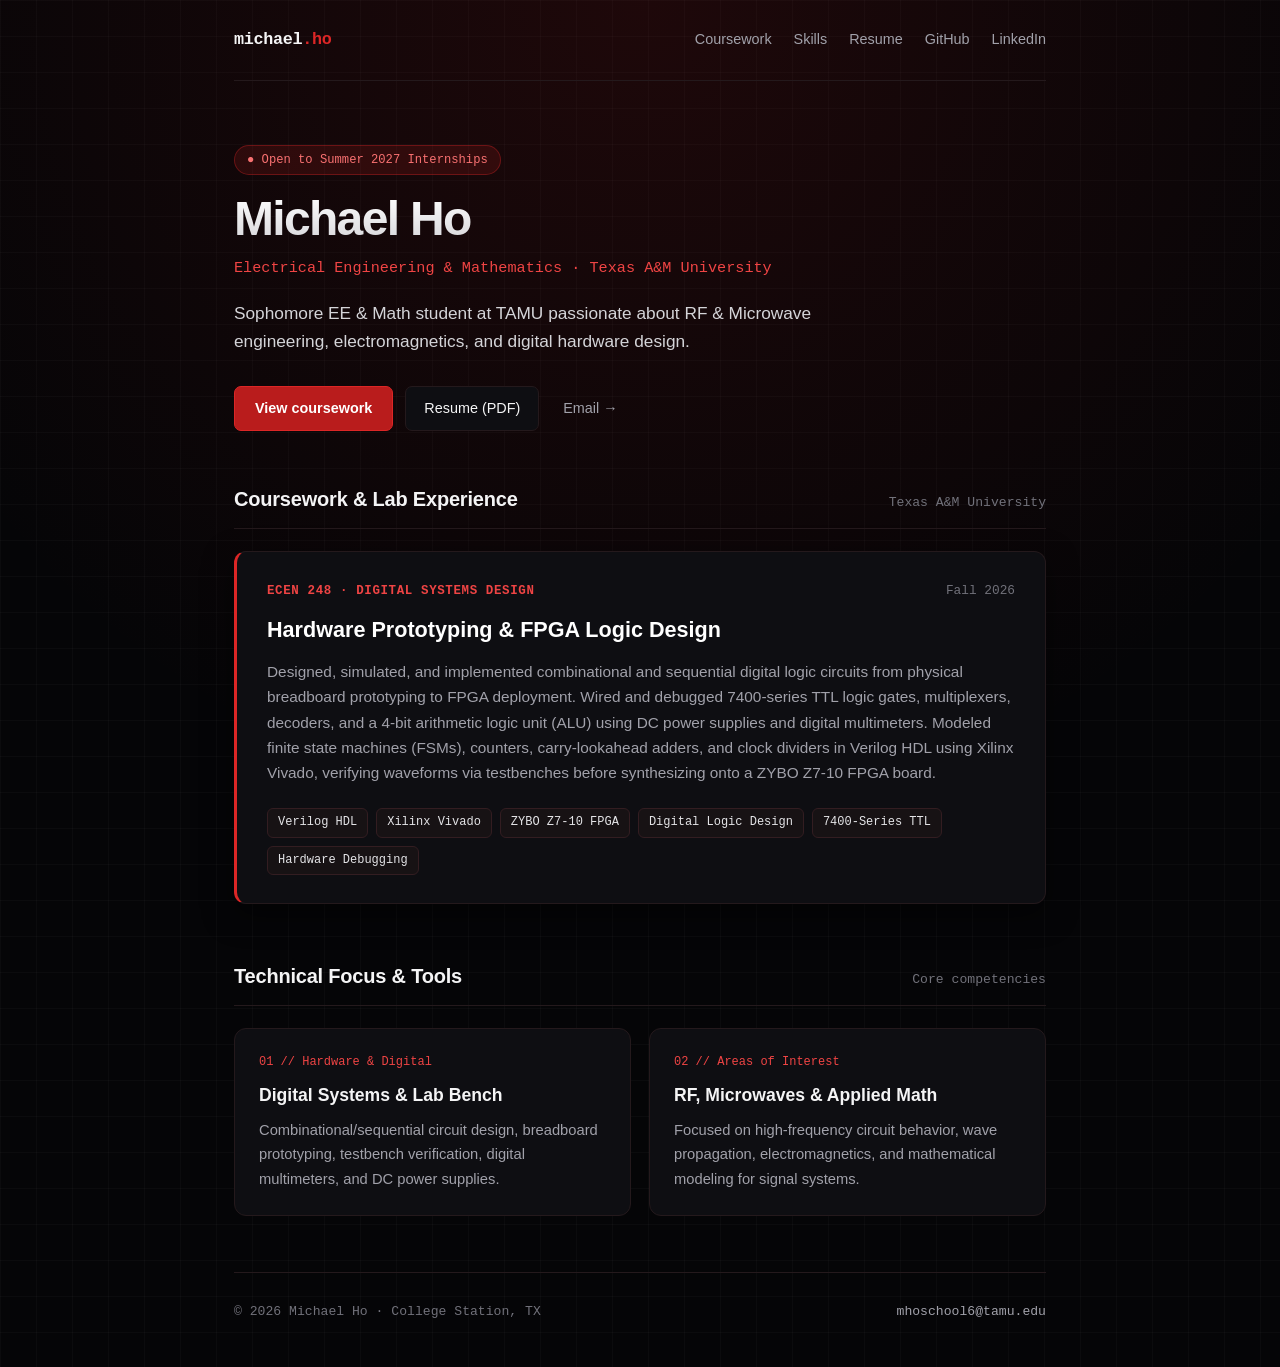
==== index.html @ 11f2222e "Update student status from Junior to Sophomore" ====
<!DOCTYPE html>
<html lang="en">
<head>
  <meta charset="UTF-8" />
  <meta name="viewport" content="width=device-width, initial-scale=1.0" />
  <title>Michael Ho — Portfolio</title>
  <link rel="stylesheet" href="style.css" />
</head>
<body>

  <!-- Top Navigation -->
  <header class="navbar">
    <a href="#" class="logo">michael<span class="accent">.ho</span></a>
    <nav>
      <a href="#coursework">Coursework</a>
      <a href="#skills">Skills</a>
      <a href="resume.pdf" target="_blank">Resume</a>
      <a href="https://github.com/michaelhtamu" target="_blank">GitHub</a>
      <a href="https://www.linkedin.com/in/michael-h-2b8606384/" target="_blank">LinkedIn</a>
    </nav>
  </header>

  <main class="container">

    <!-- Hero Section -->
    <section class="hero">
      <span class="status-pill">● Open to Summer 2027 Internships</span>
      <h1>Michael Ho</h1>
      <p class="subtitle">Electrical Engineering & Mathematics · Texas A&M University</p>
      <p class="bio">
        Sophomore EE & Math student at TAMU passionate about RF & Microwave engineering, electromagnetics, and digital hardware design.
      </p>
      <div class="hero-actions">
        <a href="#coursework" class="btn-primary">View coursework</a>
        <a href="resume.pdf" target="_blank" class="btn-secondary">Resume (PDF)</a>
        <a href="mailto:mhoschool6@tamu.edu" class="btn-ghost">Email →</a>
      </div>
    </section>

    <!-- Coursework & Lab Experience -->
    <section id="coursework" class="section">
      <div class="section-header">
        <h2>Coursework & Lab Experience</h2>
        <span class="section-sub">Texas A&M University</span>
      </div>

      <article class="spotlight">
        <div class="spotlight-header">
          <span class="badge">ECEN 248 · Digital Systems Design</span>
          <span class="mono-meta">Fall 2026</span>
        </div>
        <h3>Hardware Prototyping & FPGA Logic Design</h3>
        <p>
          Designed, simulated, and implemented combinational and sequential digital logic circuits from physical breadboard prototyping to FPGA deployment. Wired and debugged 7400-series TTL logic gates, multiplexers, decoders, and a 4-bit arithmetic logic unit (ALU) using DC power supplies and digital multimeters. Modeled finite state machines (FSMs), counters, carry-lookahead adders, and clock dividers in Verilog HDL using Xilinx Vivado, verifying waveforms via testbenches before synthesizing onto a ZYBO Z7-10 FPGA board.
        </p>
        <div class="tags">
          <span>Verilog HDL</span>
          <span>Xilinx Vivado</span>
          <span>ZYBO Z7-10 FPGA</span>
          <span>Digital Logic Design</span>
          <span>7400-Series TTL</span>
          <span>Hardware Debugging</span>
        </div>
      </article>
    </section>

    <!-- Technical Focus & Skills -->
    <section id="skills" class="section">
      <div class="section-header">
        <h2>Technical Focus & Tools</h2>
        <span class="section-sub">Core competencies</span>
      </div>

      <div class="grid">
        <article class="card">
          <span class="card-kicker">01 // Hardware & Digital</span>
          <h3>Digital Systems & Lab Bench</h3>
          <p>Combinational/sequential circuit design, breadboard prototyping, testbench verification, digital multimeters, and DC power supplies.</p>
        </article>

        <article class="card">
          <span class="card-kicker">02 // Areas of Interest</span>
          <h3>RF, Microwaves & Applied Math</h3>
          <p>Focused on high-frequency circuit behavior, wave propagation, electromagnetics, and mathematical modeling for signal systems.</p>
        </article>
      </div>
    </section>

  </main>

  <footer>
    <span>© 2026 Michael Ho · College Station, TX</span>
    <a href="mailto:mhoschool6@tamu.edu">mhoschool6@tamu.edu</a>
  </footer>

</body>
</html>
---- style.css ----
:root {
  --bg: #050507;
  --surface: #0e0e12;
  --surface-elevated: #16161c;
  --border: #24191c;
  --text: #f4f4f5;
  --muted: #a1a1aa;
  --dim: #71717a;
  --accent: #dc2626;       /* Vibrant dark red highlight */
  --accent-deep: #7f1d1d;  /* Deep crimson / maroon border */
  --accent-glow: rgba(220, 38, 38, 0.14);
}

* {
  box-sizing: border-box;
  margin: 0;
  padding: 0;
}

html {
  scroll-behavior: smooth;
}

body {
  background-color: var(--bg);
  background-image:
    radial-gradient(circle at 50% 0%, rgba(185, 28, 28, 0.14), transparent 55%),
    linear-gradient(to right, rgba(255, 255, 255, 0.025) 1px, transparent 1px),
    linear-gradient(to bottom, rgba(255, 255, 255, 0.025) 1px, transparent 1px);
  background-size: 100% 100%, 36px 36px, 36px 36px;
  color: var(--text);
  font-family: -apple-system, BlinkMacSystemFont, "Inter", "Segoe UI", Roboto, sans-serif;
  line-height: 1.65;
  max-width: 860px;
  margin: 0 auto;
  padding: 0 24px;
}

/* Navbar */
.navbar {
  display: flex;
  justify-content: space-between;
  align-items: center;
  padding: 26px 0;
  border-bottom: 1px solid var(--border);
  flex-wrap: wrap;
  gap: 16px;
}

.logo {
  font-family: ui-monospace, SFMono-Regular, Menlo, Monaco, Consolas, monospace;
  font-weight: 700;
  font-size: 1.05rem;
  color: var(--text);
  text-decoration: none;
  letter-spacing: -0.02em;
}

.accent {
  color: var(--accent);
}

.navbar nav {
  display: flex;
  gap: 22px;
  flex-wrap: wrap;
}

.navbar nav a {
  color: var(--muted);
  text-decoration: none;
  font-size: 0.9rem;
  transition: color 0.15s ease;
}

.navbar nav a:hover {
  color: #f87171;
}

/* Hero */
.hero {
  padding: 64px 0 52px;
}

.status-pill {
  display: inline-block;
  font-family: ui-monospace, SFMono-Regular, Menlo, Monaco, Consolas, monospace;
  font-size: 0.76rem;
  color: #f87171;
  background: var(--accent-glow);
  border: 1px solid rgba(220, 38, 38, 0.35);
  padding: 4px 12px;
  border-radius: 999px;
  margin-bottom: 18px;
}

.hero h1 {
  font-size: 3rem;
  font-weight: 800;
  letter-spacing: -0.035em;
  line-height: 1.1;
  background: linear-gradient(180deg, #ffffff 0%, #d4d4d8 100%);
  -webkit-background-clip: text;
  -webkit-text-fill-color: transparent;
}

.subtitle {
  color: #ef4444;
  font-family: ui-monospace, SFMono-Regular, Menlo, Monaco, Consolas, monospace;
  font-size: 0.95rem;
  margin-top: 10px;
  margin-bottom: 18px;
}

.bio {
  color: #d4d4d8;
  font-size: 1.08rem;
  max-width: 620px;
  margin-bottom: 30px;
}

.hero-actions {
  display: flex;
  align-items: center;
  gap: 12px;
  flex-wrap: wrap;
}

.btn-primary {
  background: #b91c1c;
  color: #ffffff;
  border: 1px solid #dc2626;
  padding: 10px 20px;
  border-radius: 7px;
  font-weight: 600;
  font-size: 0.9rem;
  text-decoration: none;
  transition: transform 0.15s ease, box-shadow 0.15s ease, background 0.15s ease;
}

.btn-primary:hover {
  background: #dc2626;
  transform: translateY(-1px);
  box-shadow: 0 4px 20px rgba(220, 38, 38, 0.4);
}

.btn-secondary {
  background: var(--surface);
  color: var(--text);
  border: 1px solid var(--border);
  padding: 10px 18px;
  border-radius: 7px;
  font-weight: 500;
  font-size: 0.9rem;
  text-decoration: none;
  transition: border-color 0.15s ease, background 0.15s ease;
}

.btn-secondary:hover {
  border-color: var(--accent);
  background: var(--surface-elevated);
}

.btn-ghost {
  color: var(--muted);
  text-decoration: none;
  font-size: 0.9rem;
  padding: 10px 12px;
}

.btn-ghost:hover {
  color: #f87171;
}

/* Sections */
.section {
  margin-bottom: 56px;
}

.section-header {
  display: flex;
  justify-content: space-between;
  align-items: baseline;
  border-bottom: 1px solid var(--border);
  padding-bottom: 12px;
  margin-bottom: 22px;
  flex-wrap: wrap;
  gap: 8px;
}

.section-header h2 {
  font-size: 1.25rem;
  font-weight: 600;
  letter-spacing: -0.01em;
}

.section-sub {
  font-family: ui-monospace, SFMono-Regular, Menlo, Monaco, Consolas, monospace;
  font-size: 0.82rem;
  color: var(--dim);
}

/* Spotlight Card */
.spotlight {
  background: var(--surface);
  border: 1px solid var(--border);
  border-left: 3px solid var(--accent);
  border-radius: 12px;
  padding: 28px 30px;
  box-shadow: 0 10px 30px rgba(0, 0, 0, 0.5);
}

.spotlight-header {
  display: flex;
  justify-content: space-between;
  align-items: center;
  margin-bottom: 10px;
  flex-wrap: wrap;
  gap: 8px;
}

.badge {
  font-family: ui-monospace, SFMono-Regular, Menlo, Monaco, Consolas, monospace;
  font-size: 0.78rem;
  text-transform: uppercase;
  letter-spacing: 0.05em;
  color: #ef4444;
  font-weight: 600;
}

.spotlight h3 {
  font-size: 1.35rem;
  margin-bottom: 12px;
  color: #ffffff;
}

.spotlight > p {
  color: var(--muted);
  font-size: 0.96rem;
  margin-bottom: 22px;
}

/* Interactive Dropdowns */
.dropdown-group {
  display: flex;
  flex-direction: column;
  gap: 10px;
  margin-bottom: 24px;
}

.dropdown {
  background: #09090c;
  border: 1px solid var(--border);
  border-radius: 8px;
  transition: border-color 0.15s ease;
}

.dropdown:hover,
.dropdown[open] {
  border-color: var(--accent-deep);
}

.dropdown summary {
  list-style: none;
  cursor: pointer;
  padding: 13px 16px;
  font-family: ui-monospace, SFMono-Regular, Menlo, Monaco, Consolas, monospace;
  font-size: 0.85rem;
  color: var(--text);
  display: flex;
  justify-content: space-between;
  align-items: center;
  user-select: none;
}

.dropdown summary::-webkit-details-marker {
  display: none;
}

.chevron {
  color: #ef4444;
  font-weight: 700;
  font-size: 1.1rem;
  transition: transform 0.2s ease;
}

.dropdown[open] .chevron {
  transform: rotate(45deg);
}

.dropdown-content {
  padding: 0 16px 15px 16px;
  color: var(--muted);
  font-size: 0.9rem;
  border-top: 1px solid rgba(255, 255, 255, 0.04);
  padding-top: 12px;
}

/* Skill Tags */
.tags {
  display: flex;
  gap: 8px;
  flex-wrap: wrap;
}

.tags span {
  font-family: ui-monospace, SFMono-Regular, Menlo, Monaco, Consolas, monospace;
  font-size: 0.75rem;
  color: #e4e4e7;
  background: #171214;
  border: 1px solid #331d21;
  padding: 4px 10px;
  border-radius: 6px;
}

/* Grid Cards */
.grid {
  display: grid;
  grid-template-columns: repeat(auto-fit, minmax(340px, 1fr));
  gap: 18px;
}

.card {
  background: var(--surface);
  border: 1px solid var(--border);
  border-radius: 12px;
  padding: 24px;
  transition: border-color 0.2s ease, transform 0.2s ease;
}

.card:hover {
  border-color: var(--accent);
  transform: translateY(-2px);
}

.card-kicker {
  display: block;
  font-family: ui-monospace, SFMono-Regular, Menlo, Monaco, Consolas, monospace;
  font-size: 0.75rem;
  color: #ef4444;
  margin-bottom: 8px;
}

.card h3 {
  font-size: 1.1rem;
  margin-bottom: 8px;
}

.card p {
  color: var(--muted);
  font-size: 0.92rem;
}

.mono-meta {
  font-family: ui-monospace, SFMono-Regular, Menlo, Monaco, Consolas, monospace;
  font-size: 0.8rem;
  color: var(--dim);
}

/* Footer */
footer {
  border-top: 1px solid var(--border);
  padding: 28px 0 44px;
  margin-top: 40px;
  display: flex;
  justify-content: space-between;
  font-family: ui-monospace, SFMono-Regular, Menlo, Monaco, Consolas, monospace;
  font-size: 0.82rem;
  color: var(--dim);
  flex-wrap: wrap;
  gap: 12px;
}

footer a {
  color: var(--muted);
  text-decoration: none;
}

footer a:hover {
  color: #f87171;
}

@media (max-width: 600px) {
  .grid {
    grid-template-columns: 1fr;
  }
  .hero h1 {
    font-size: 2.3rem;
  }
}
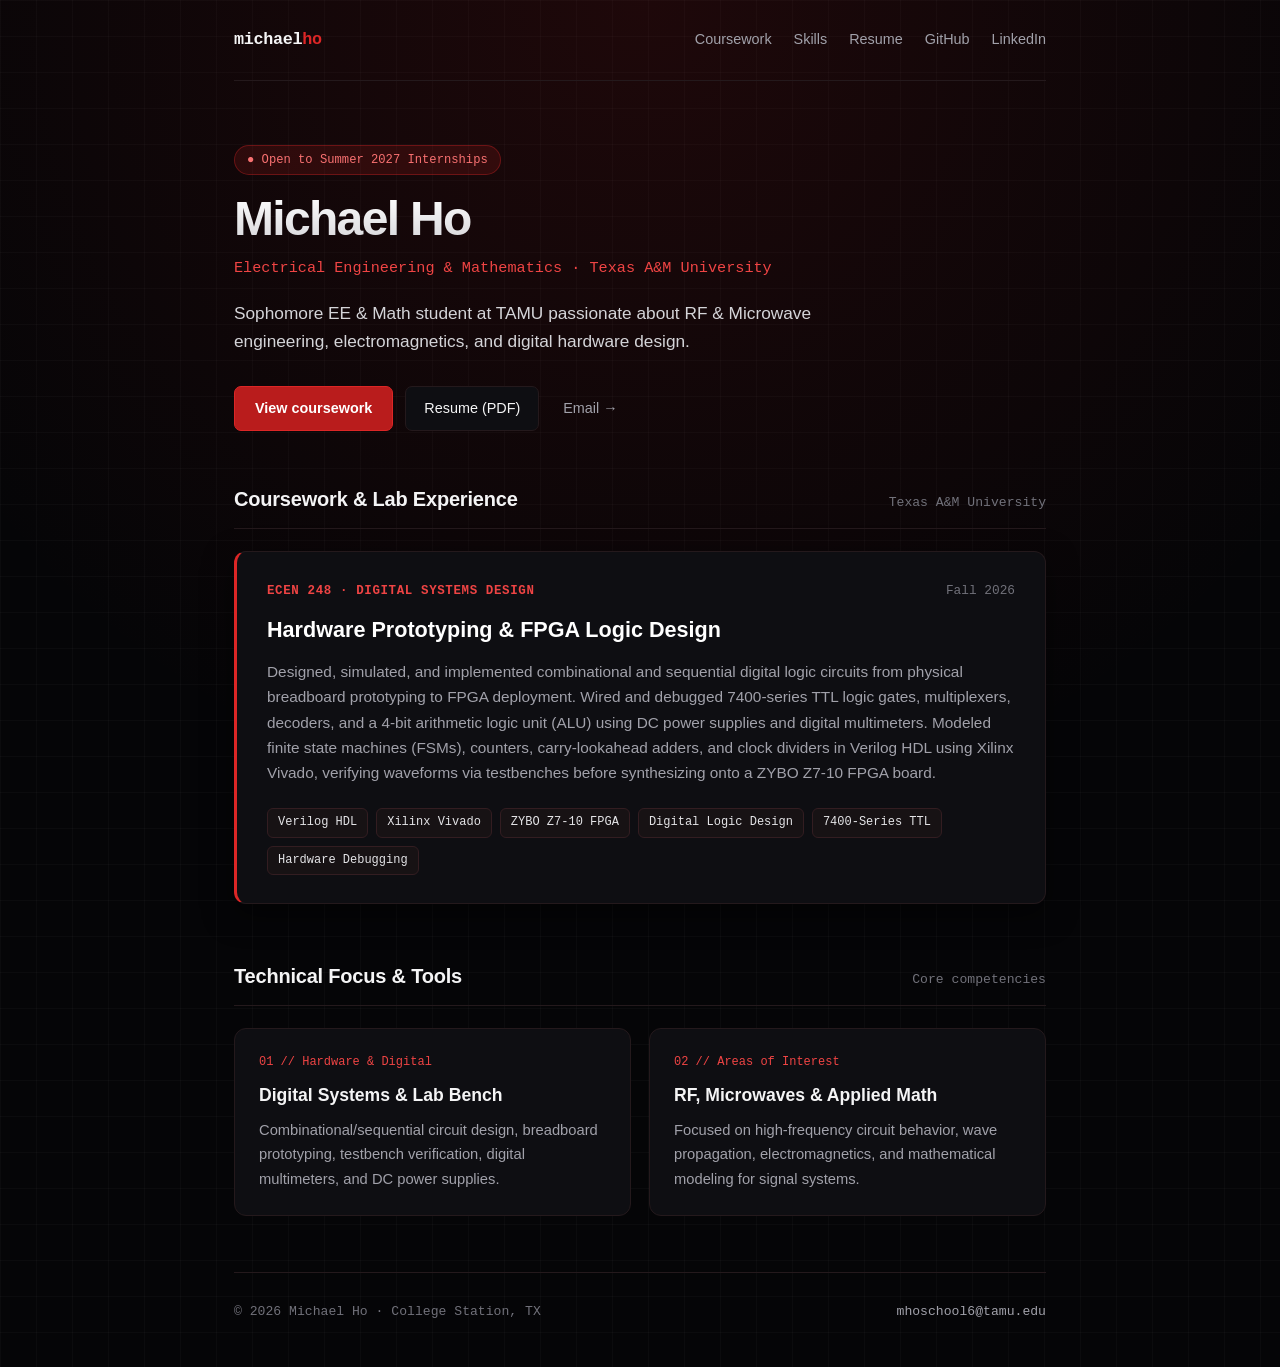
==== commit c50d9d49: "Fix logo text formatting in index.html" ====
--- a/index.html
+++ b/index.html
@@ -10,7 +10,7 @@
 
   <!-- Top Navigation -->
   <header class="navbar">
-    <a href="#" class="logo">michael<span class="accent">.ho</span></a>
+    <a href="#" class="logo">michael<span class="accent">ho</span></a>
     <nav>
       <a href="#coursework">Coursework</a>
       <a href="#skills">Skills</a>
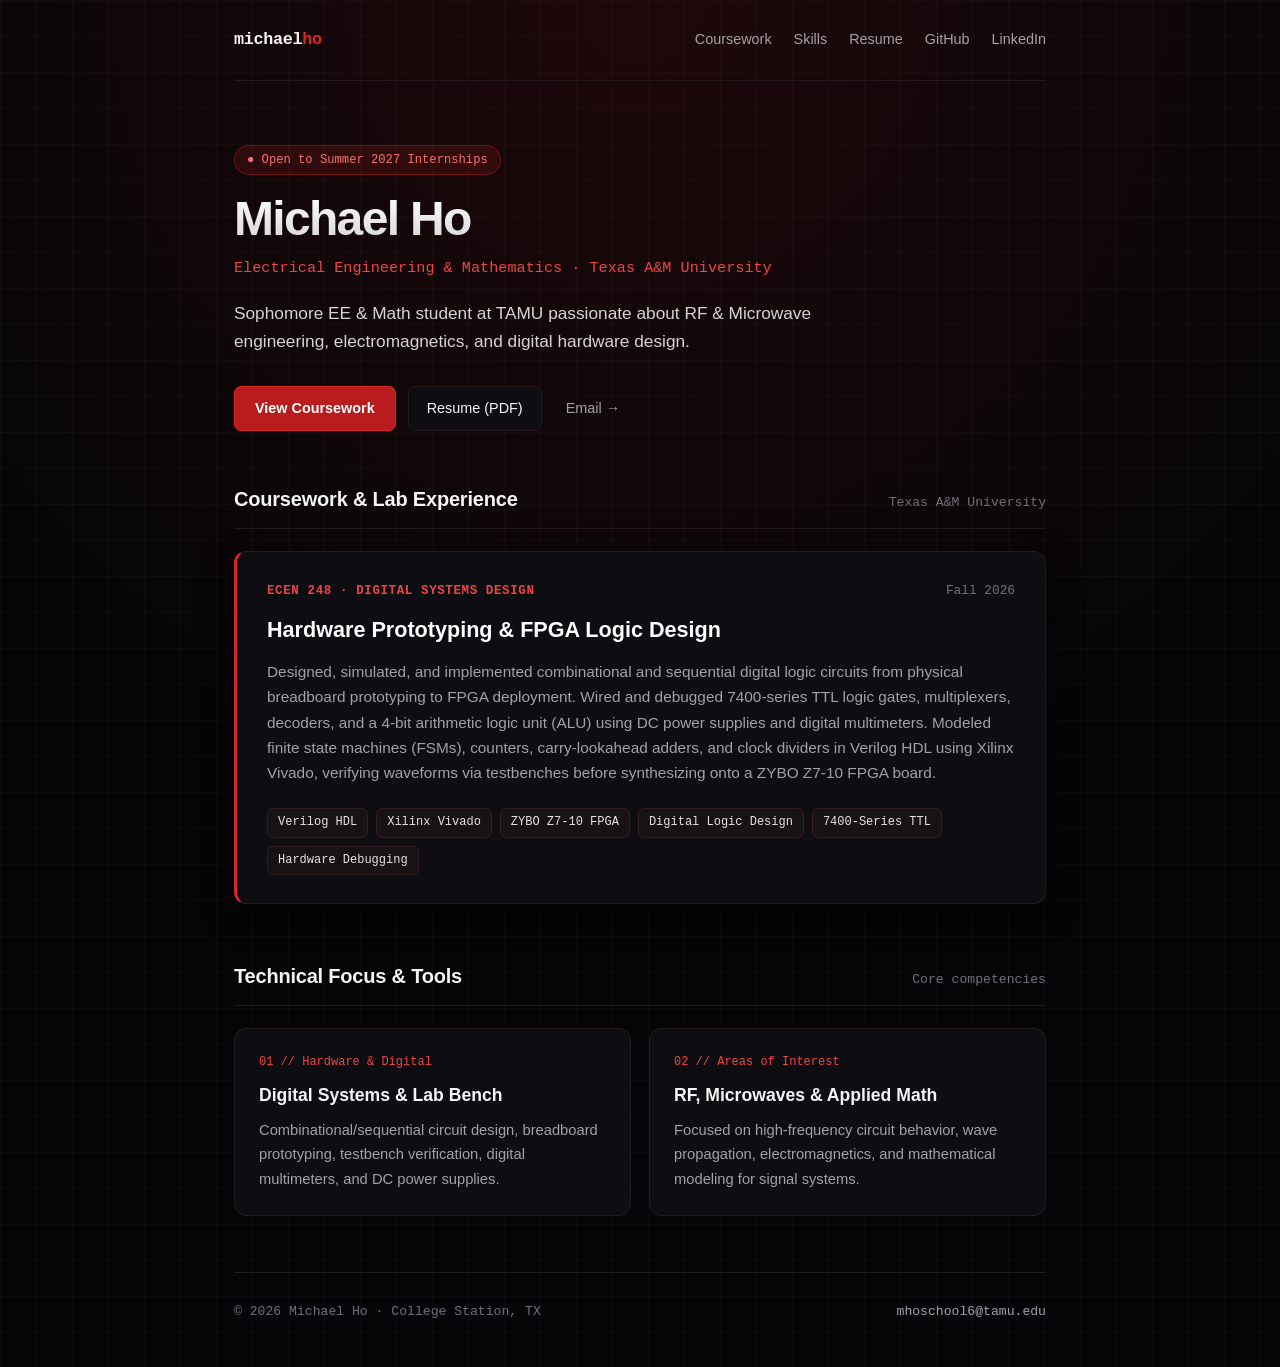
==== commit 66ab4275: "Change 'coursework' link text to title case" ====
--- a/index.html
+++ b/index.html
@@ -31,7 +31,7 @@
         Sophomore EE & Math student at TAMU passionate about RF & Microwave engineering, electromagnetics, and digital hardware design.
       </p>
       <div class="hero-actions">
-        <a href="#coursework" class="btn-primary">View coursework</a>
+        <a href="#coursework" class="btn-primary">View Coursework</a>
         <a href="resume.pdf" target="_blank" class="btn-secondary">Resume (PDF)</a>
         <a href="mailto:mhoschool6@tamu.edu" class="btn-ghost">Email →</a>
       </div>
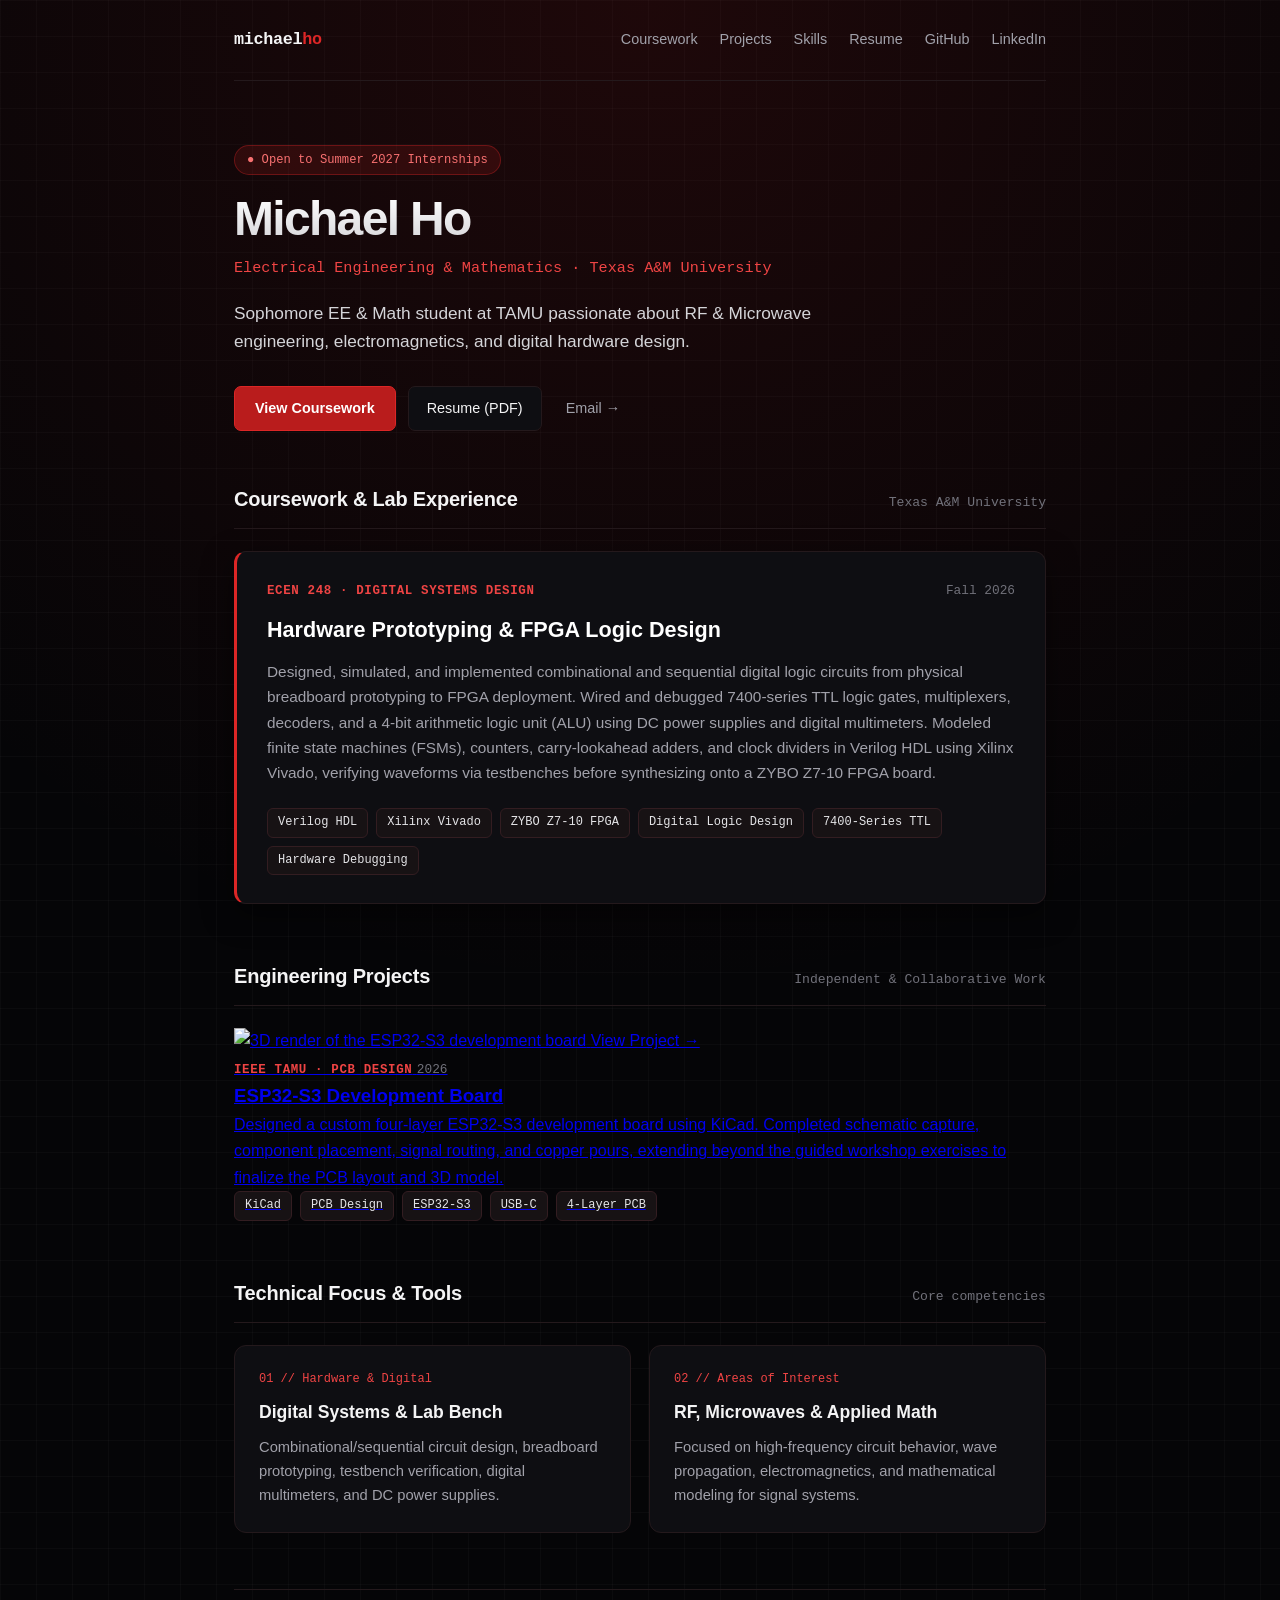
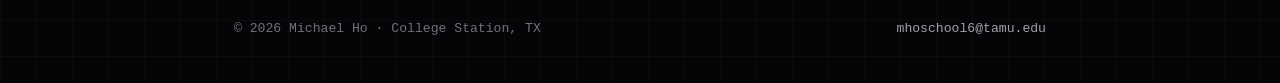
==== commit 70457832: "Add Engineering Projects section to index.html Added a new section for Engineering Projects with det" ====
--- a/index.html
+++ b/index.html
@@ -1,6 +1,8 @@
+
 <!DOCTYPE html>
 <html lang="en">
 <head>
+  <link rel="icon" type="image/png" href="favicon.png" />
   <meta charset="UTF-8" />
   <meta name="viewport" content="width=device-width, initial-scale=1.0" />
   <title>Michael Ho — Portfolio</title>
@@ -13,6 +15,7 @@
     <a href="#" class="logo">michael<span class="accent">ho</span></a>
     <nav>
       <a href="#coursework">Coursework</a>
+      <a href="#projects">Projects</a>
       <a href="#skills">Skills</a>
       <a href="resume.pdf" target="_blank">Resume</a>
       <a href="https://github.com/michaelhtamu" target="_blank">GitHub</a>
@@ -64,6 +67,52 @@
       </article>
     </section>
 
+    <!-- Engineering Projects -->
+    <section id="projects" class="section">
+      <div class="section-header">
+        <h2>Engineering Projects</h2>
+        <span class="section-sub">Independent & Collaborative Work</span>
+      </div>
+
+      <div class="project-grid">
+
+        <a href="esp32-s3-pcb.html" class="project-card">
+          <div class="project-image">
+            <img
+              src="images/esp32-s3-board.webp"
+              alt="3D render of the ESP32-S3 development board"
+            />
+            <span class="project-overlay">View Project →</span>
+          </div>
+
+          <div class="project-info">
+            <div class="project-meta">
+              <span class="badge">IEEE TAMU · PCB Design</span>
+              <span class="mono-meta">2026</span>
+            </div>
+
+            <h3>ESP32-S3 Development Board</h3>
+
+            <p>
+              Designed a custom four-layer ESP32-S3 development board using
+              KiCad. Completed schematic capture, component placement,
+              signal routing, and copper pours, extending beyond the guided
+              workshop exercises to finalize the PCB layout and 3D model.
+            </p>
+
+            <div class="tags">
+              <span>KiCad</span>
+              <span>PCB Design</span>
+              <span>ESP32-S3</span>
+              <span>USB-C</span>
+              <span>4-Layer PCB</span>
+            </div>
+          </div>
+        </a>
+
+      </div>
+    </section>
+
     <!-- Technical Focus & Skills -->
     <section id="skills" class="section">
       <div class="section-header">
@@ -75,13 +124,19 @@
         <article class="card">
           <span class="card-kicker">01 // Hardware & Digital</span>
           <h3>Digital Systems & Lab Bench</h3>
-          <p>Combinational/sequential circuit design, breadboard prototyping, testbench verification, digital multimeters, and DC power supplies.</p>
+          <p>
+            Combinational/sequential circuit design, breadboard prototyping,
+            testbench verification, digital multimeters, and DC power supplies.
+          </p>
         </article>
 
         <article class="card">
           <span class="card-kicker">02 // Areas of Interest</span>
           <h3>RF, Microwaves & Applied Math</h3>
-          <p>Focused on high-frequency circuit behavior, wave propagation, electromagnetics, and mathematical modeling for signal systems.</p>
+          <p>
+            Focused on high-frequency circuit behavior, wave propagation,
+            electromagnetics, and mathematical modeling for signal systems.
+          </p>
         </article>
       </div>
     </section>
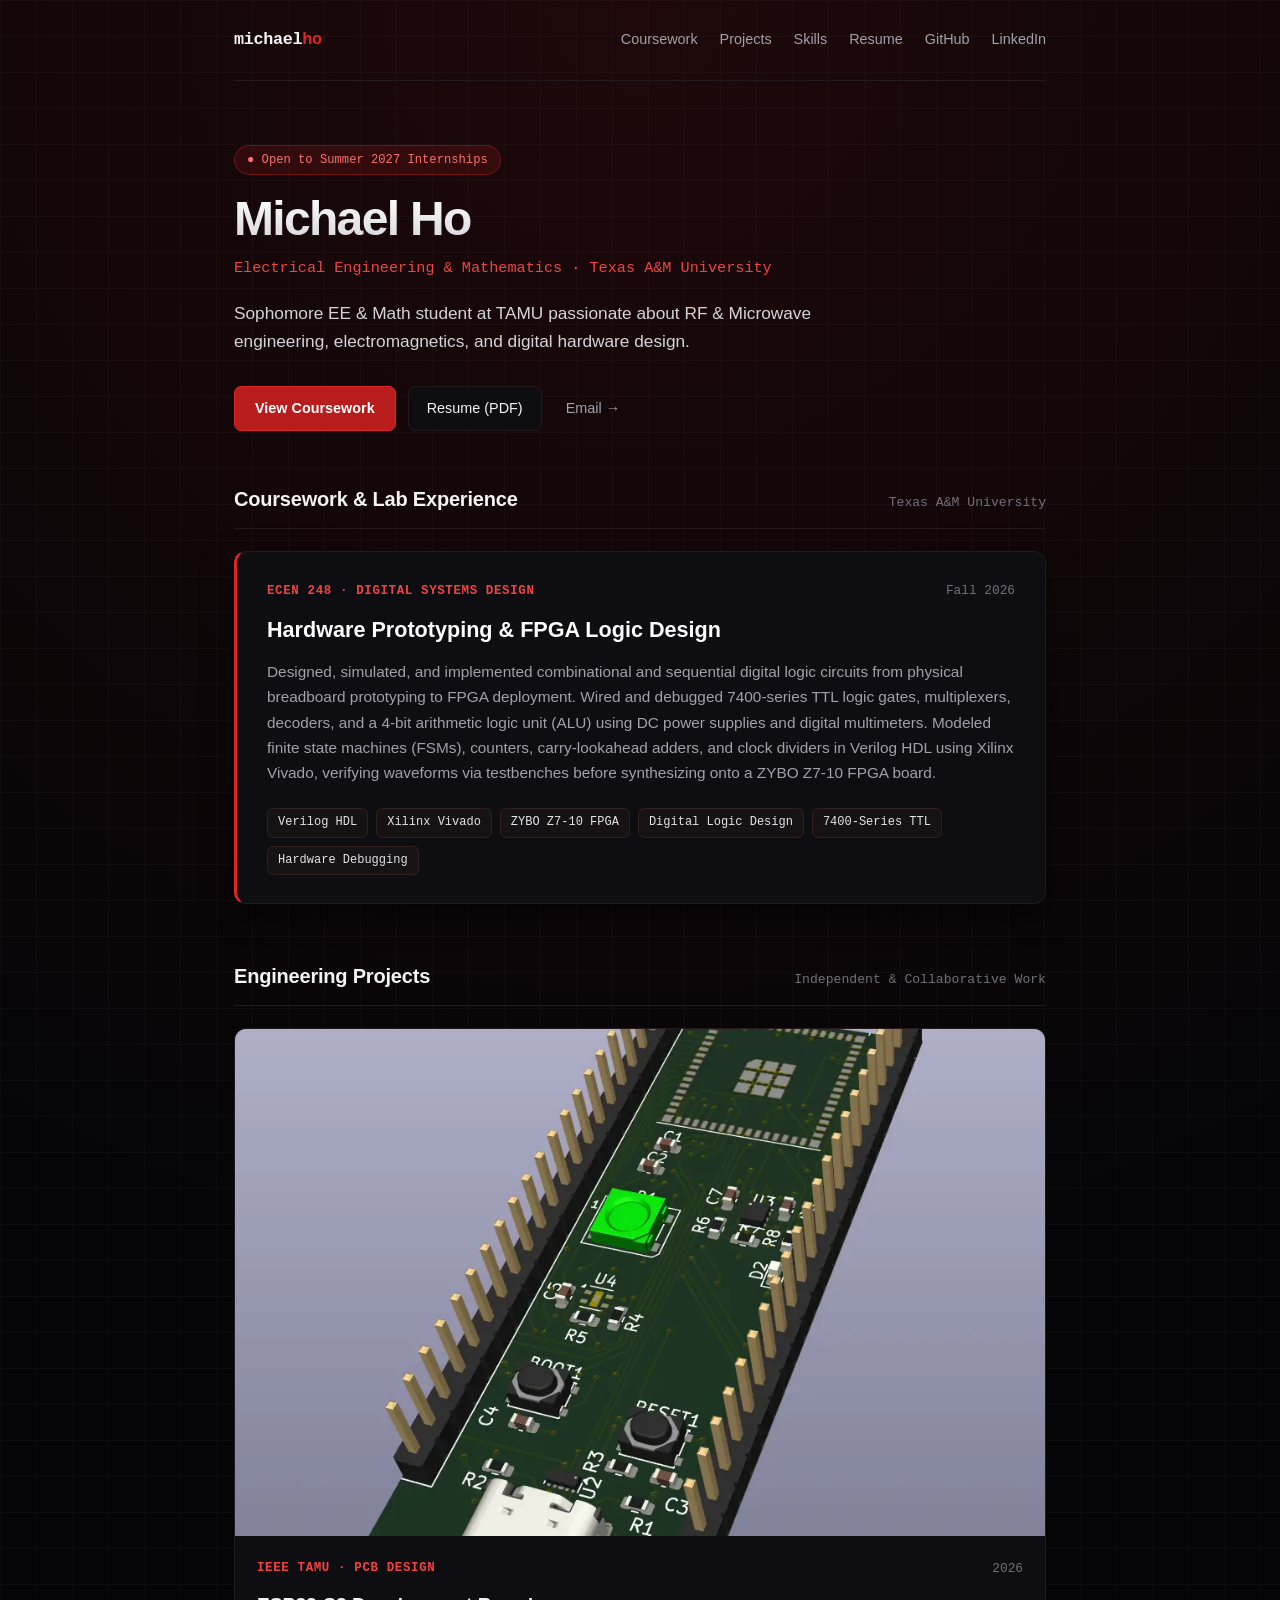
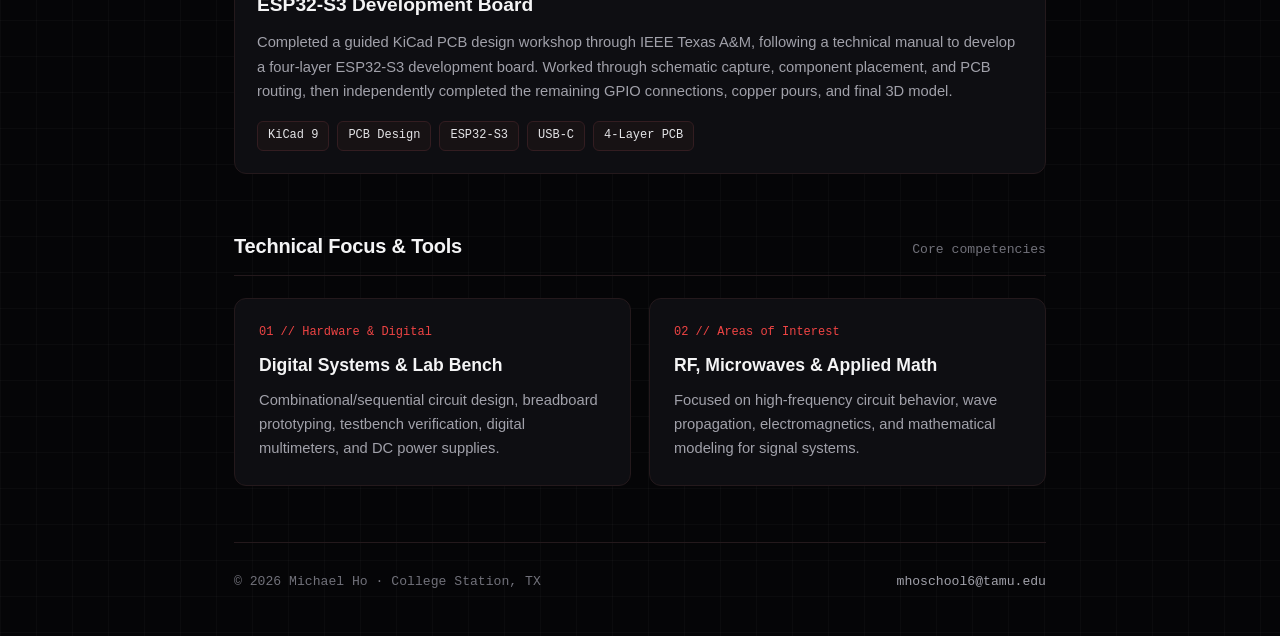
==== commit 59802c45: "Revise ESP32-S3 development board project details Updated project description for ESP32-S3 developme" ====
--- a/index.html
+++ b/index.html
@@ -94,14 +94,16 @@
             <h3>ESP32-S3 Development Board</h3>
 
             <p>
-              Designed a custom four-layer ESP32-S3 development board using
-              KiCad. Completed schematic capture, component placement,
-              signal routing, and copper pours, extending beyond the guided
-              workshop exercises to finalize the PCB layout and 3D model.
+              Completed a guided KiCad PCB design workshop through IEEE
+              Texas A&M, following a technical manual to develop a
+              four-layer ESP32-S3 development board. Worked through
+              schematic capture, component placement, and PCB routing,
+              then independently completed the remaining GPIO connections,
+              copper pours, and final 3D model.
             </p>
 
             <div class="tags">
-              <span>KiCad</span>
+              <span>KiCad 9</span>
               <span>PCB Design</span>
               <span>ESP32-S3</span>
               <span>USB-C</span>
--- a/style.css
+++ b/style.css
@@ -1,3 +1,4 @@
+
 :root {
   --bg: #050507;
   --surface: #0e0e12;
@@ -6,8 +7,8 @@
   --text: #f4f4f5;
   --muted: #a1a1aa;
   --dim: #71717a;
-  --accent: #dc2626;       /* Vibrant dark red highlight */
-  --accent-deep: #7f1d1d;  /* Deep crimson / maroon border */
+  --accent: #dc2626;
+  --accent-deep: #7f1d1d;
   --accent-glow: rgba(220, 38, 38, 0.14);
 }
 
@@ -240,62 +241,6 @@
   margin-bottom: 22px;
 }
 
-/* Interactive Dropdowns */
-.dropdown-group {
-  display: flex;
-  flex-direction: column;
-  gap: 10px;
-  margin-bottom: 24px;
-}
-
-.dropdown {
-  background: #09090c;
-  border: 1px solid var(--border);
-  border-radius: 8px;
-  transition: border-color 0.15s ease;
-}
-
-.dropdown:hover,
-.dropdown[open] {
-  border-color: var(--accent-deep);
-}
-
-.dropdown summary {
-  list-style: none;
-  cursor: pointer;
-  padding: 13px 16px;
-  font-family: ui-monospace, SFMono-Regular, Menlo, Monaco, Consolas, monospace;
-  font-size: 0.85rem;
-  color: var(--text);
-  display: flex;
-  justify-content: space-between;
-  align-items: center;
-  user-select: none;
-}
-
-.dropdown summary::-webkit-details-marker {
-  display: none;
-}
-
-.chevron {
-  color: #ef4444;
-  font-weight: 700;
-  font-size: 1.1rem;
-  transition: transform 0.2s ease;
-}
-
-.dropdown[open] .chevron {
-  transform: rotate(45deg);
-}
-
-.dropdown-content {
-  padding: 0 16px 15px 16px;
-  color: var(--muted);
-  font-size: 0.9rem;
-  border-top: 1px solid rgba(255, 255, 255, 0.04);
-  padding-top: 12px;
-}
-
 /* Skill Tags */
 .tags {
   display: flex;
@@ -351,6 +296,118 @@
   font-size: 0.92rem;
 }
 
+/* Project Cards */
+.project-grid {
+  display: grid;
+  grid-template-columns: repeat(auto-fit, minmax(280px, 1fr));
+  gap: 18px;
+}
+
+.project-card {
+  display: block;
+  overflow: hidden;
+  background: var(--surface);
+  border: 1px solid var(--border);
+  border-radius: 12px;
+  text-decoration: none;
+  color: var(--text);
+  transition: border-color 0.2s ease, transform 0.2s ease;
+}
+
+.project-card:hover {
+  border-color: var(--accent);
+  transform: translateY(-3px);
+}
+
+.project-image {
+  position: relative;
+  overflow: hidden;
+  background: #16161c;
+  aspect-ratio: 16 / 10;
+}
+
+.project-image img {
+  width: 100%;
+  height: 100%;
+  object-fit: cover;
+  display: block;
+  transition: transform 0.3s ease;
+}
+
+.project-card:hover .project-image img {
+  transform: scale(1.04);
+}
+
+.project-overlay {
+  position: absolute;
+  inset: 0;
+  display: flex;
+  align-items: center;
+  justify-content: center;
+  background: rgba(5, 5, 7, 0.65);
+  color: #ffffff;
+  font-family: ui-monospace, SFMono-Regular, Menlo, monospace;
+  font-size: 0.9rem;
+  opacity: 0;
+  transition: opacity 0.2s ease;
+}
+
+.project-card:hover .project-overlay {
+  opacity: 1;
+}
+
+.project-info {
+  padding: 22px;
+}
+
+.project-meta {
+  display: flex;
+  justify-content: space-between;
+  align-items: center;
+  flex-wrap: wrap;
+  gap: 8px;
+  margin-bottom: 10px;
+}
+
+.project-info h3 {
+  font-size: 1.2rem;
+  margin-bottom: 10px;
+}
+
+.project-info p {
+  color: var(--muted);
+  font-size: 0.92rem;
+  margin-bottom: 18px;
+  line-height: 1.65;
+}
+
+/* Project Gallery */
+.project-gallery {
+  display: grid;
+  grid-template-columns: 1fr;
+  gap: 24px;
+}
+
+.project-gallery figure {
+  background: var(--surface);
+  border: 1px solid var(--border);
+  border-radius: 12px;
+  overflow: hidden;
+}
+
+.project-gallery img {
+  display: block;
+  width: 100%;
+  height: auto;
+}
+
+.project-gallery figcaption {
+  color: var(--muted);
+  font-size: 0.85rem;
+  padding: 14px 18px;
+}
+
+/* Mono Metadata */
 .mono-meta {
   font-family: ui-monospace, SFMono-Regular, Menlo, Monaco, Consolas, monospace;
   font-size: 0.8rem;
@@ -380,11 +437,21 @@
   color: #f87171;
 }
 
+/* Responsive Layout */
 @media (max-width: 600px) {
   .grid {
     grid-template-columns: 1fr;
   }
+
+  .project-grid {
+    grid-template-columns: 1fr;
+  }
+
   .hero h1 {
     font-size: 2.3rem;
   }
-}
+
+  .spotlight {
+    padding: 22px 20px;
+  }
+}
